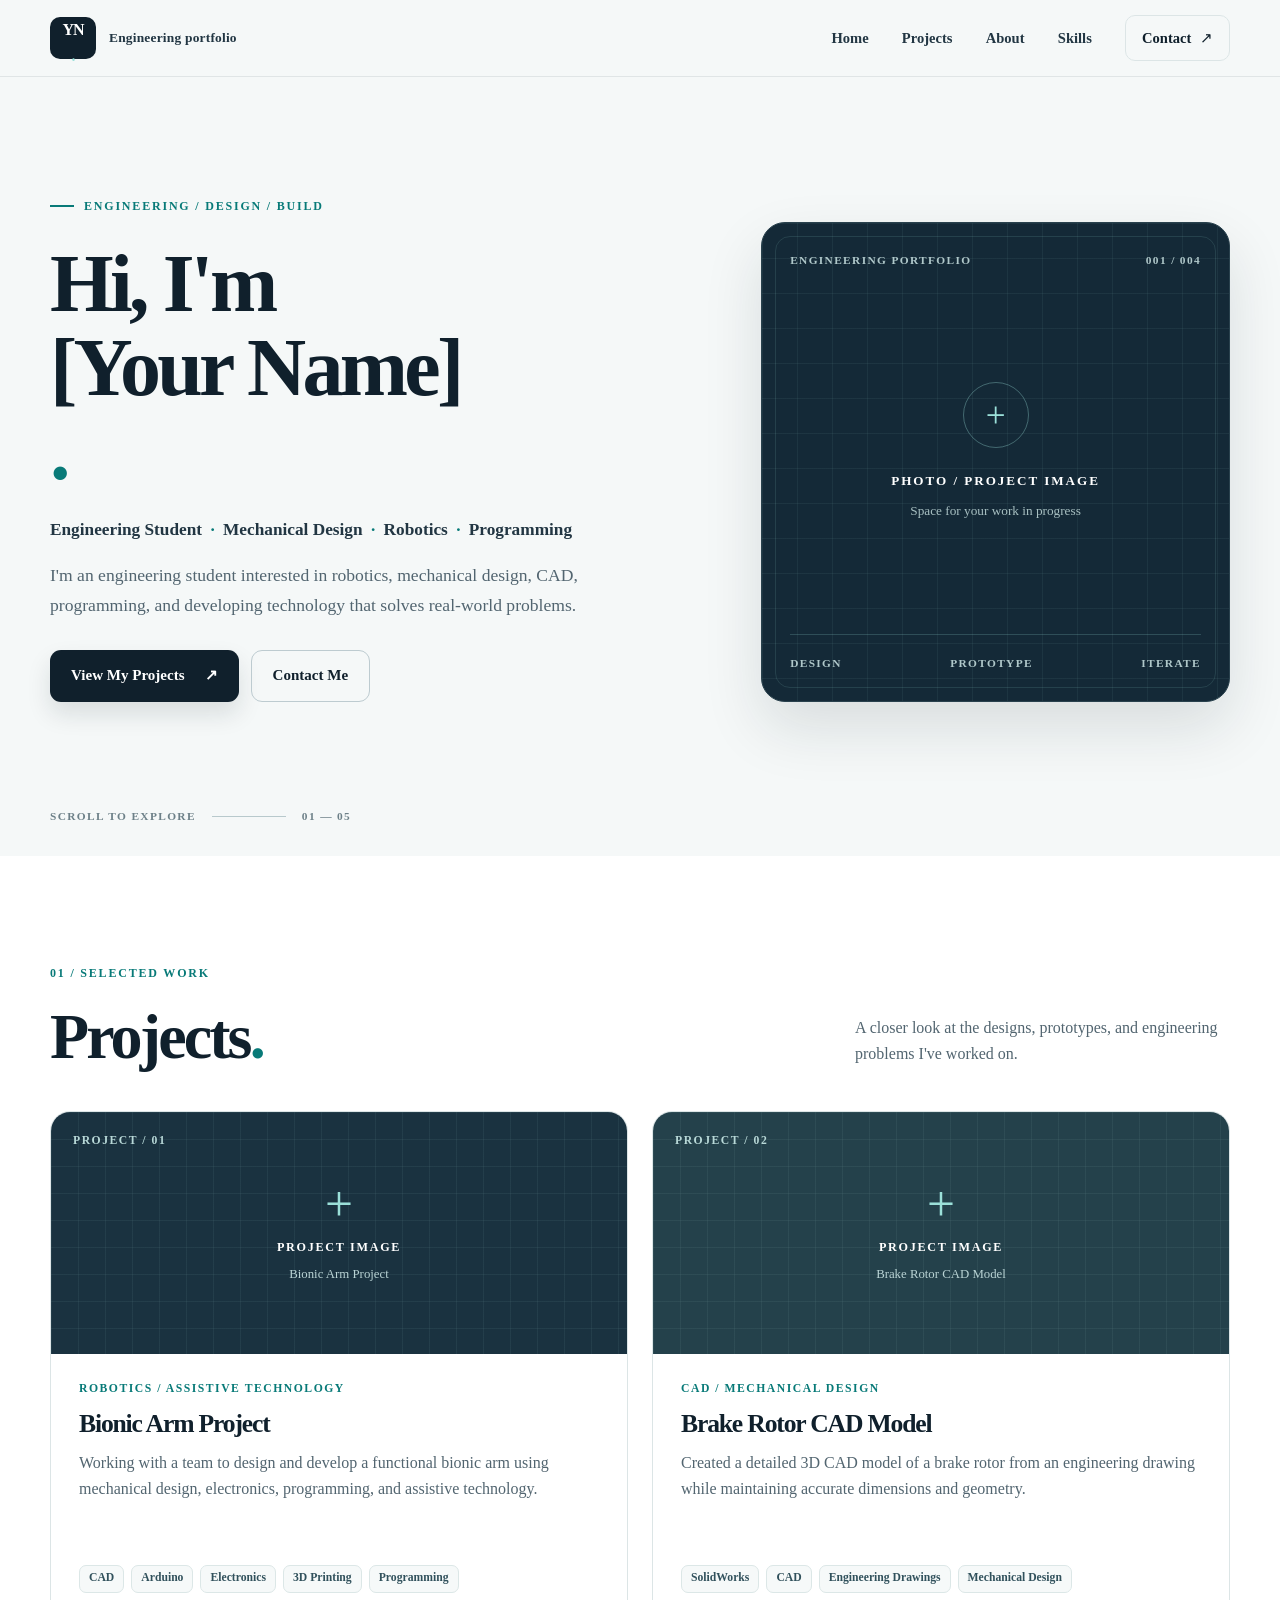
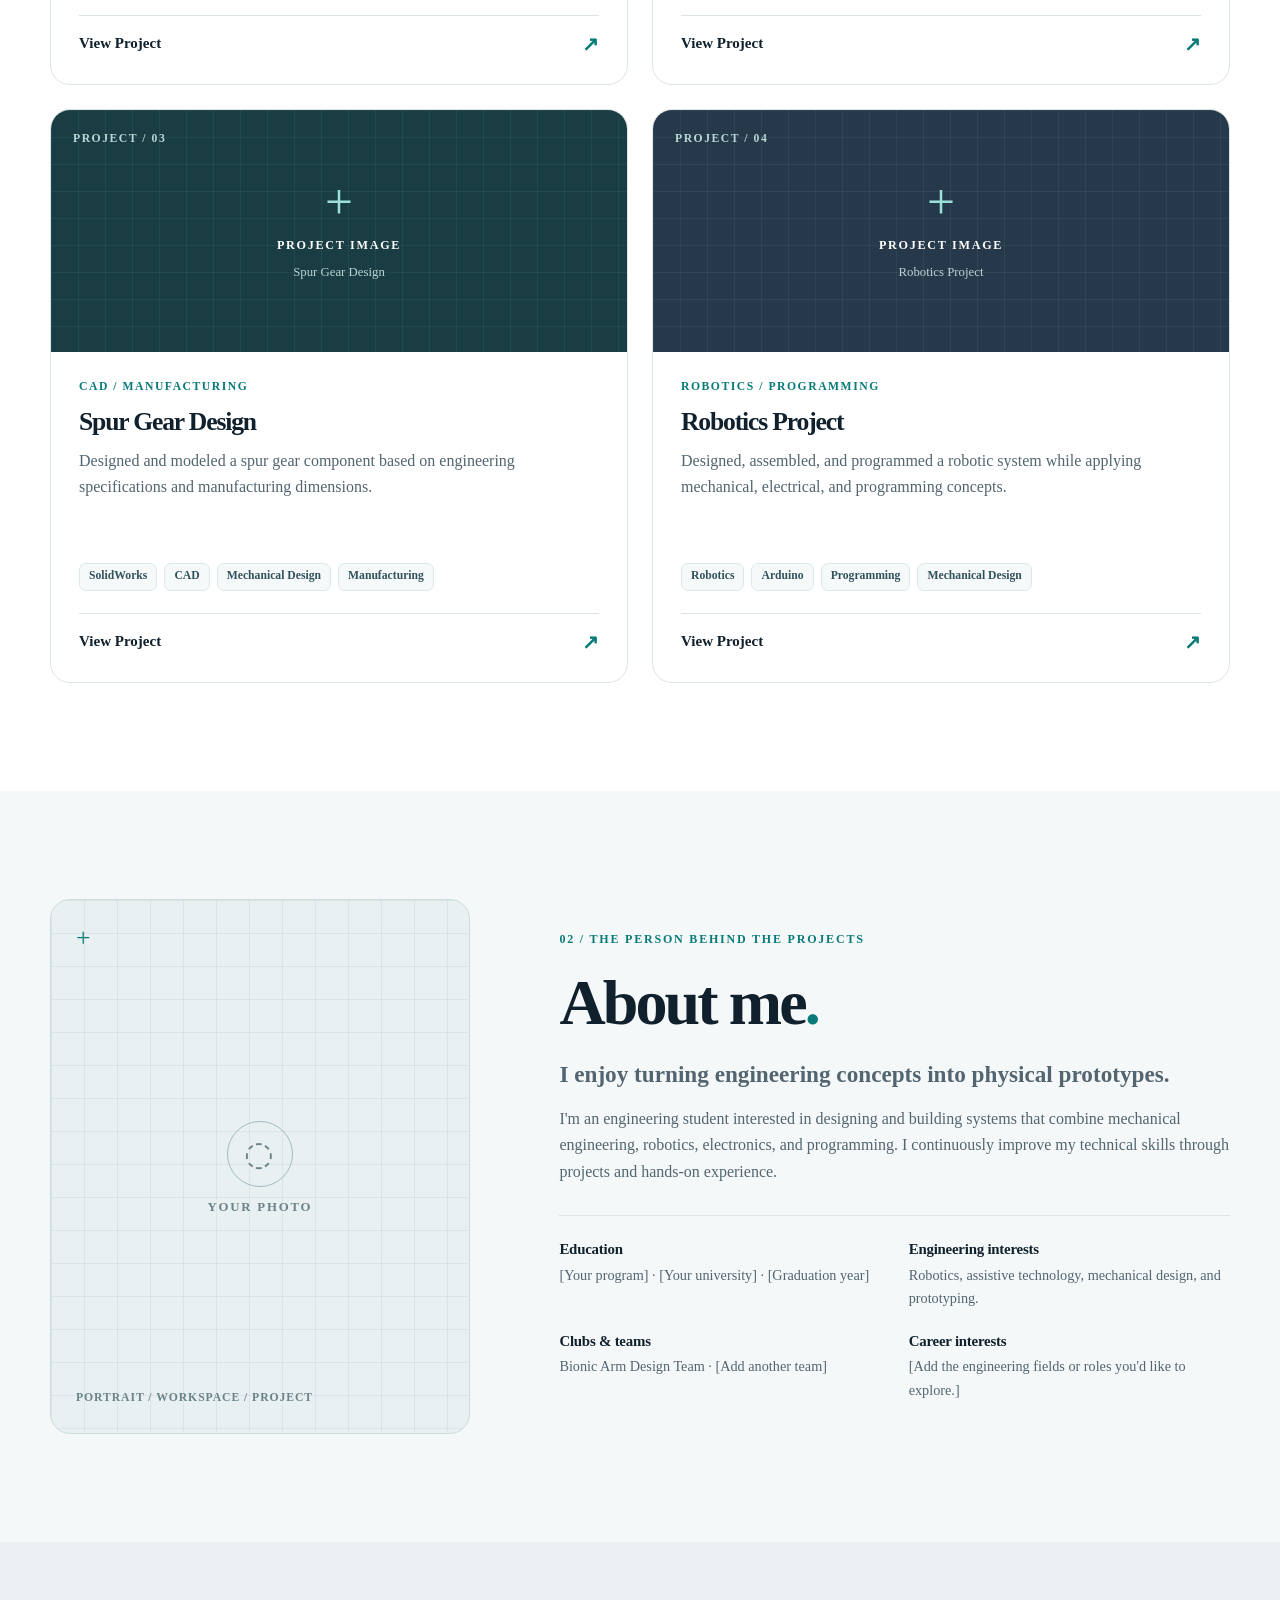
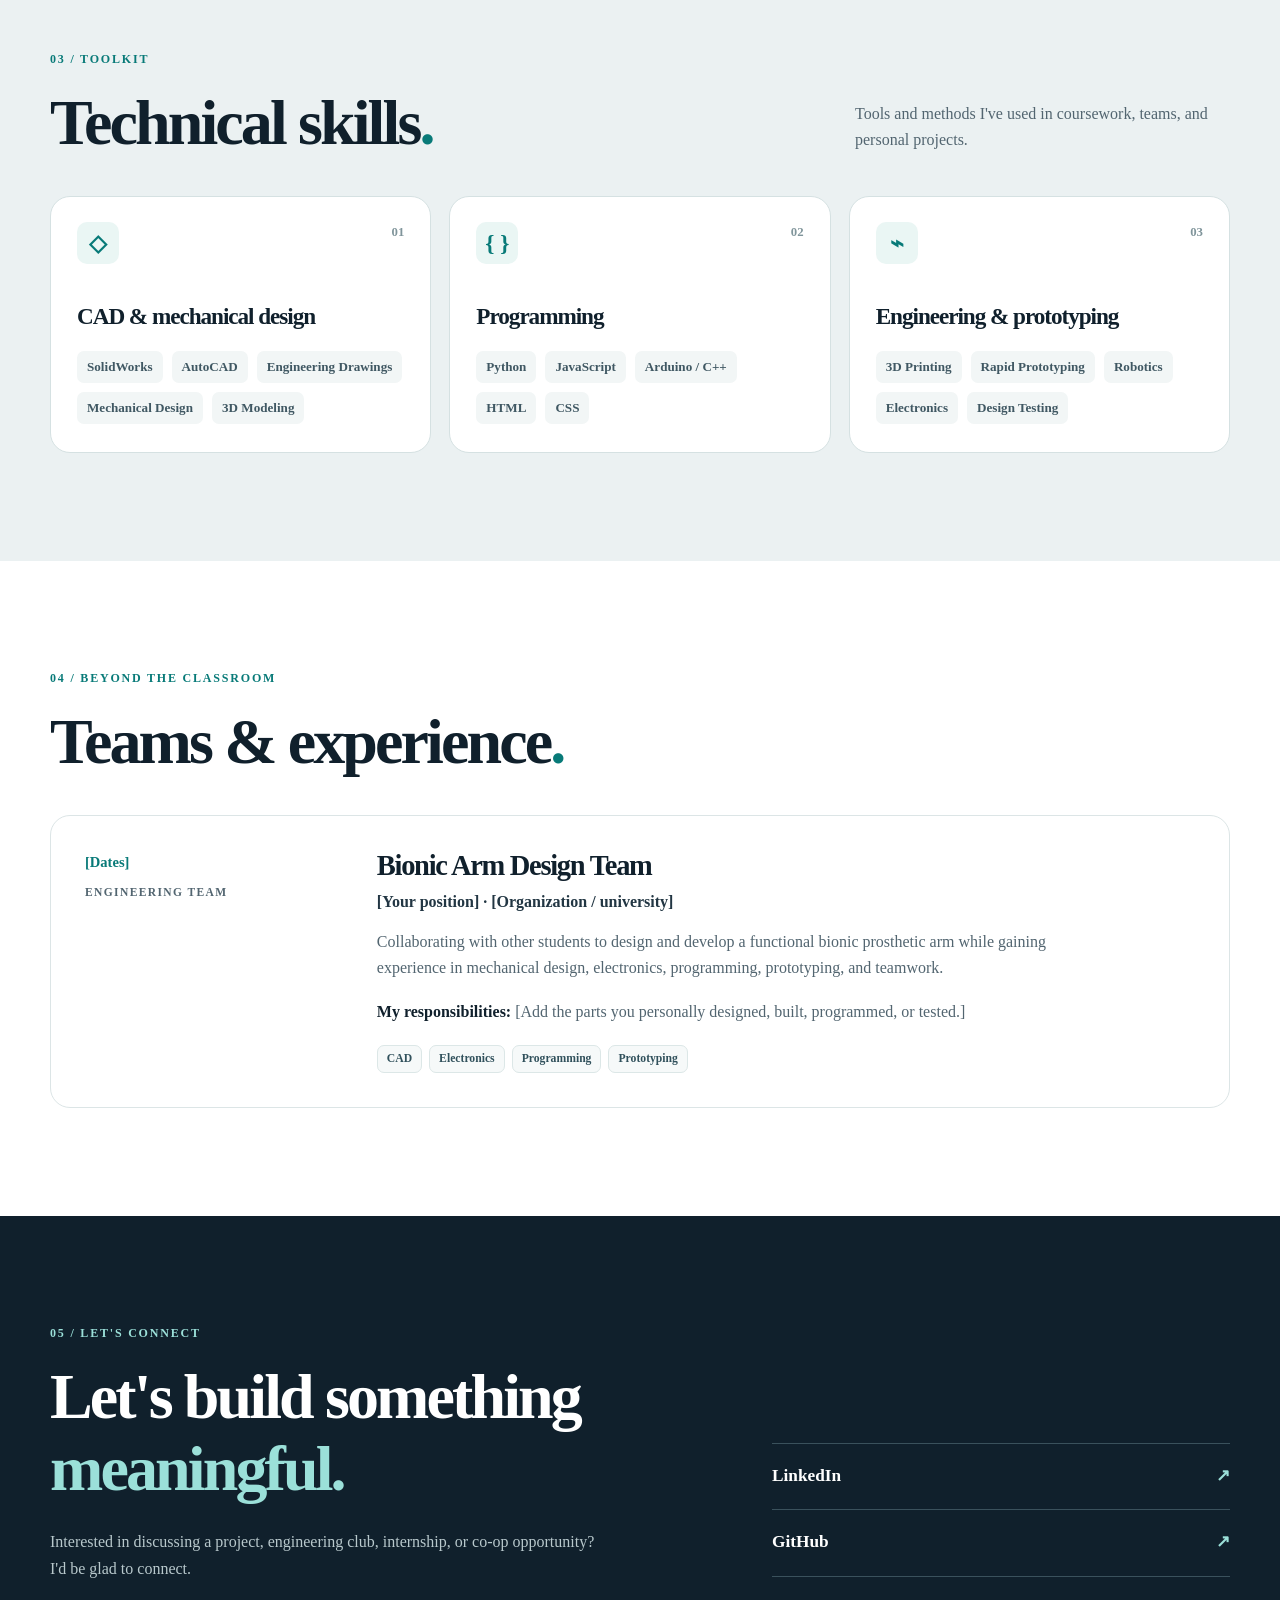
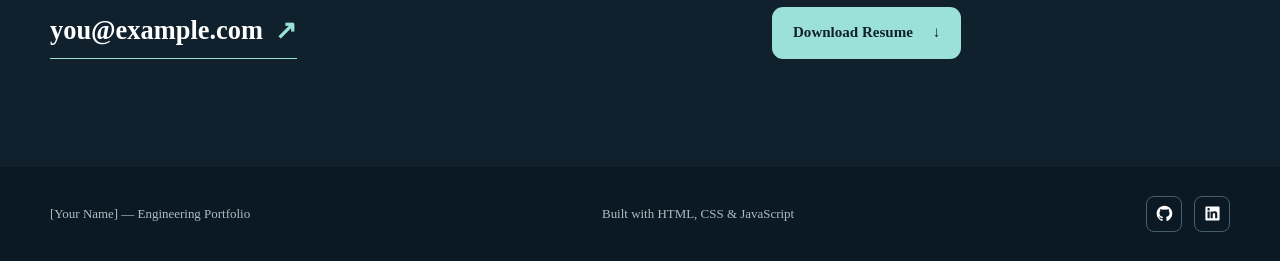
==== engineering-portfolio/index.html @ 32084042 "yes" ====
<!doctype html>
<html lang="en">
  <head>
    <meta charset="UTF-8" />
    <meta name="viewport" content="width=device-width, initial-scale=1" />
    <meta
      name="description"
      content="Engineering student portfolio featuring robotics, mechanical design, CAD, programming, and hands-on projects."
    />
    <meta name="theme-color" content="#10202c" />
    <title>[Your Name] | Engineering Portfolio</title>
    <link rel="icon" type="image/svg+xml" href="data:image/svg+xml,%3Csvg xmlns='http://www.w3.org/2000/svg' viewBox='0 0 64 64'%3E%3Crect width='64' height='64' rx='16' fill='%2310202c'/%3E%3Cpath d='M16 43V21l16 15 16-15v22' fill='none' stroke='%238bdfd7' stroke-width='5' stroke-linejoin='round'/%3E%3C/svg%3E" />
    <link rel="stylesheet" href="styles.css" />
    <script src="script.js" defer></script>
  </head>
  <body>
    <a class="skip-link" href="#main">Skip to content</a>

    <!-- Header / navigation -->
    <header class="site-header">
      <div class="container nav-shell">
        <!-- Replace YN with your initials, and the accessible label with your name. -->
        <a class="brand" href="#home" aria-label="[Your Name], home">
          <span class="brand-mark">YN<span>.</span></span>
          <span class="brand-label">Engineering portfolio</span>
        </a>

        <button
          class="menu-toggle"
          type="button"
          aria-label="Open navigation"
          aria-controls="primary-navigation"
          aria-expanded="false"
        >
          <span></span><span></span><span></span>
        </button>

        <nav class="primary-nav" id="primary-navigation" aria-label="Primary navigation">
          <a href="#home">Home</a>
          <a href="#projects">Projects</a>
          <a href="#about">About</a>
          <a href="#skills">Skills</a>
          <a class="nav-contact" href="#contact">Contact <span aria-hidden="true">↗</span></a>
        </nav>
      </div>
    </header>

    <main id="main">
      <!-- Home / hero -->
      <section class="hero section" id="home" aria-labelledby="hero-title">
        <div class="container hero-grid">
          <div class="hero-copy reveal">
            <p class="eyebrow"><span class="eyebrow-line"></span> ENGINEERING / DESIGN / BUILD</p>
            <h1 id="hero-title">Hi, I'm <span>[Your Name]</span><span class="hero-period">.</span></h1>
            <p class="hero-role">Engineering Student <span>·</span> Mechanical Design <span>·</span> Robotics <span>·</span> Programming</p>
            <p class="hero-description">
              I'm an engineering student interested in robotics, mechanical design, CAD,
              programming, and developing technology that solves real-world problems.
            </p>
            <div class="hero-actions">
              <a class="button button-primary" href="#projects">View My Projects <span aria-hidden="true">↗</span></a>
              <a class="button button-secondary" href="#contact">Contact Me</a>
            </div>
          </div>

          <!-- Replace this placeholder with a professional photo or project image later. -->
          <div class="hero-visual reveal" role="img" aria-label="Placeholder for a professional portrait or engineering project image">
            <div class="visual-top"><span>ENGINEERING PORTFOLIO</span><span>001 / 004</span></div>
            <div class="visual-center">
              <span class="visual-plus" aria-hidden="true">+</span>
              <strong>PHOTO / PROJECT IMAGE</strong>
              <span>Space for your work in progress</span>
            </div>
            <div class="visual-bottom"><span>DESIGN</span><span>PROTOTYPE</span><span>ITERATE</span></div>
          </div>
        </div>
        <div class="container hero-bottom"><span>SCROLL TO EXPLORE</span><span class="hero-rule"></span><span>01 — 05</span></div>
      </section>

      <!-- Projects: cards are generated from the beginner-friendly projects array in script.js. -->
      <section class="section projects-section" id="projects" aria-labelledby="projects-title">
        <div class="container">
          <div class="section-heading reveal">
            <div><p class="section-index">01 / SELECTED WORK</p><h2 id="projects-title">Projects<span class="accent-dot">.</span></h2></div>
            <p>A closer look at the designs, prototypes, and engineering problems I've worked on.</p>
          </div>
          <div class="project-grid" id="project-grid"></div>
          <noscript><p>Enable JavaScript to view the project cards and details.</p></noscript>
        </div>
      </section>

      <!-- About -->
      <section class="section about-section" id="about" aria-labelledby="about-title">
        <div class="container about-grid">
          <div class="about-photo reveal" role="img" aria-label="Placeholder for a professional photograph of [Your Name]">
            <span class="photo-corner" aria-hidden="true">+</span>
            <div><span class="photo-icon" aria-hidden="true">◌</span><span>YOUR PHOTO</span></div>
            <small>Portrait / workspace / project</small>
          </div>
          <div class="about-content reveal">
            <p class="section-index">02 / THE PERSON BEHIND THE PROJECTS</p>
            <h2 id="about-title">About me<span class="accent-dot">.</span></h2>
            <p class="about-lead">I enjoy turning engineering concepts into physical prototypes.</p>
            <p>
              I'm an engineering student interested in designing and building systems that combine
              mechanical engineering, robotics, electronics, and programming. I continuously
              improve my technical skills through projects and hands-on experience.
            </p>
            <div class="about-facts">
              <div><h3>Education</h3><p>[Your program] · [Your university] · [Graduation year]</p></div>
              <div><h3>Engineering interests</h3><p>Robotics, assistive technology, mechanical design, and prototyping.</p></div>
              <div><h3>Clubs & teams</h3><p>Bionic Arm Design Team · [Add another team]</p></div>
              <div><h3>Career interests</h3><p>[Add the engineering fields or roles you'd like to explore.]</p></div>
            </div>
          </div>
        </div>
      </section>

      <!-- Skills -->
      <section class="section skills-section" id="skills" aria-labelledby="skills-title">
        <div class="container">
          <div class="section-heading reveal">
            <div><p class="section-index">03 / TOOLKIT</p><h2 id="skills-title">Technical skills<span class="accent-dot">.</span></h2></div>
            <p>Tools and methods I've used in coursework, teams, and personal projects.</p>
          </div>
          <div class="skills-grid">
            <article class="skill-card reveal">
              <div class="skill-card-top"><span class="skill-symbol" aria-hidden="true">◇</span><span>01</span></div>
              <h3>CAD & mechanical design</h3>
              <ul class="skill-list"><li>SolidWorks</li><li>AutoCAD</li><li>Engineering Drawings</li><li>Mechanical Design</li><li>3D Modeling</li></ul>
            </article>
            <article class="skill-card reveal">
              <div class="skill-card-top"><span class="skill-symbol" aria-hidden="true">{ }</span><span>02</span></div>
              <h3>Programming</h3>
              <ul class="skill-list"><li>Python</li><li>JavaScript</li><li>Arduino / C++</li><li>HTML</li><li>CSS</li></ul>
            </article>
            <article class="skill-card reveal">
              <div class="skill-card-top"><span class="skill-symbol" aria-hidden="true">⌁</span><span>03</span></div>
              <h3>Engineering & prototyping</h3>
              <ul class="skill-list"><li>3D Printing</li><li>Rapid Prototyping</li><li>Robotics</li><li>Electronics</li><li>Design Testing</li></ul>
            </article>
          </div>
        </div>
      </section>

      <!-- Optional experience / clubs section: copy an entry to add another role. -->
      <section class="section experience-section" id="experience" aria-labelledby="experience-title">
        <div class="container">
          <div class="section-heading reveal">
            <div><p class="section-index">04 / BEYOND THE CLASSROOM</p><h2 id="experience-title">Teams & experience<span class="accent-dot">.</span></h2></div>
          </div>
          <article class="experience-card reveal">
            <div class="experience-meta"><span class="experience-year">[Dates]</span><span>ENGINEERING TEAM</span></div>
            <div class="experience-main">
              <h3>Bionic Arm Design Team</h3>
              <p class="experience-subtitle">[Your position] · [Organization / university]</p>
              <p>Collaborating with other students to design and develop a functional bionic prosthetic arm while gaining experience in mechanical design, electronics, programming, prototyping, and teamwork.</p>
              <p class="experience-note"><strong>My responsibilities:</strong> [Add the parts you personally designed, built, programmed, or tested.]</p>
              <div class="tags"><span>CAD</span><span>Electronics</span><span>Programming</span><span>Prototyping</span></div>
            </div>
          </article>
        </div>
      </section>

      <!-- Contact -->
      <section class="section contact-section" id="contact" aria-labelledby="contact-title">
        <div class="container contact-grid">
          <div class="reveal">
            <p class="section-index">05 / LET'S CONNECT</p>
            <h2 id="contact-title">Let's build something<br /><em>meaningful.</em></h2>
            <p>Interested in discussing a project, engineering club, internship, or co-op opportunity? I'd be glad to connect.</p>
            <a class="contact-email" href="mailto:you@example.com">you@example.com <span aria-hidden="true">↗</span></a>
          </div>
          <div class="contact-actions reveal">
            <!-- Replace the URLs and add resume.pdf to this folder before sharing. -->
            <a class="contact-row" href="https://www.linkedin.com/in/your-name/" target="_blank" rel="noopener noreferrer"><span>LinkedIn</span><span aria-hidden="true">↗</span></a>
            <a class="contact-row" href="https://github.com/your-username" target="_blank" rel="noopener noreferrer"><span>GitHub</span><span aria-hidden="true">↗</span></a>
            <a class="button button-light" href="resume.pdf" download="Your-Name-Resume.pdf">Download Resume <span aria-hidden="true">↓</span></a>
          </div>
        </div>
      </section>
    </main>

    <!-- Footer -->
    <footer class="site-footer">
      <div class="container footer-inner">
        <p>[Your Name] — Engineering Portfolio</p>
        <p>Built with HTML, CSS & JavaScript</p>
        <div class="footer-links">
          <a href="https://github.com/your-username" target="_blank" rel="noopener noreferrer" aria-label="GitHub profile">
            <svg viewBox="0 0 24 24" fill="currentColor" aria-hidden="true"><path d="M12 .9a11.1 11.1 0 0 0-3.5 21.63c.55.1.75-.24.75-.54v-2.13c-3.05.66-3.7-1.3-3.7-1.3-.5-1.27-1.22-1.61-1.22-1.61-.99-.68.08-.67.08-.67 1.1.08 1.68 1.13 1.68 1.13.98 1.67 2.57 1.19 3.2.91.1-.7.38-1.19.69-1.46-2.44-.28-5-1.22-5-5.44 0-1.2.43-2.18 1.13-2.95-.12-.28-.49-1.4.1-2.92 0 0 .93-.3 3.05 1.12a10.6 10.6 0 0 1 5.56 0c2.12-1.42 3.04-1.12 3.04-1.12.6 1.52.23 2.64.12 2.92.7.77 1.12 1.75 1.12 2.95 0 4.23-2.57 5.15-5.02 5.43.39.34.73 1.01.73 2.04v3.02c0 .3.2.65.76.54A11.1 11.1 0 0 0 12 .9Z"/></svg>
          </a>
          <a href="https://www.linkedin.com/in/your-name/" target="_blank" rel="noopener noreferrer" aria-label="LinkedIn profile">
            <svg viewBox="0 0 24 24" fill="currentColor" aria-hidden="true"><path d="M20.45 2H3.55C2.69 2 2 2.68 2 3.52v16.96c0 .84.69 1.52 1.55 1.52h16.9c.86 0 1.55-.68 1.55-1.52V3.52c0-.84-.69-1.52-1.55-1.52ZM8.02 18.75H4.99V9h3.03v9.75ZM6.5 7.67a1.75 1.75 0 1 1 0-3.5 1.75 1.75 0 0 1 0 3.5Zm12.25 11.08h-3.03v-4.74c0-1.13-.02-2.58-1.57-2.58-1.58 0-1.82 1.23-1.82 2.5v4.82H9.3V9h2.91v1.33h.04c.4-.76 1.4-1.56 2.87-1.56 3.07 0 3.63 2.02 3.63 4.64v5.34Z"/></svg>
          </a>
        </div>
      </div>
    </footer>

    <!-- Project detail panel, filled from the projects array in script.js. -->
    <dialog class="project-dialog" id="project-dialog" aria-labelledby="dialog-title">
      <div class="dialog-shell">
        <button class="dialog-close" id="dialog-close" type="button" aria-label="Close project details">×</button>
        <div id="dialog-content"></div>
      </div>
    </dialog>
  </body>
</html>
---- engineering-portfolio/styles.css ----
/* =========================================================
   THEME — change these variables to restyle the whole site.
   ========================================================= */
:root {
  --ink: #10202c;
  --ink-soft: #223643;
  --muted: #526570;
  --accent: #087a78;
  --accent-light: #9be0d9;
  --surface: #ffffff;
  --background: #f5f8f8;
  --line: #dce5e6;
  --radius: 20px;
  --shadow: 0 24px 64px rgba(16, 32, 44, 0.09);
  --content-width: 1180px;
}

/* Base and accessibility */
*, *::before, *::after { box-sizing: border-box; }
html { scroll-behavior: smooth; scroll-padding-top: 88px; }
body {
  margin: 0;
  background: var(--background);
  color: var(--ink);
  font: 400 1rem/1.65 Inter, ui-sans-serif, system-ui, -apple-system, BlinkMacSystemFont, "Segoe UI", sans-serif;
  -webkit-font-smoothing: antialiased;
}
body, button { font-family: inherit; }
button, a { -webkit-tap-highlight-color: transparent; }
a { color: inherit; text-decoration: none; }
button { cursor: pointer; }
img, svg, video { display: block; max-width: 100%; }
img, video { width: 100%; }
::selection { background: var(--accent-light); color: var(--ink); }
:focus-visible { outline: 3px solid var(--accent); outline-offset: 4px; }
.container { width: min(calc(100% - 48px), var(--content-width)); margin-inline: auto; }
.section { padding-block: 108px; scroll-margin-top: 78px; }
.skip-link { position: absolute; top: -80px; left: 16px; z-index: 200; padding: 10px 18px; background: white; border-radius: 8px; }
.skip-link:focus { top: 12px; }
h1, h2, h3, p { margin-top: 0; }
h1, h2, h3 { line-height: 1.12; letter-spacing: -0.045em; }
.accent-dot, .hero-period { color: var(--accent); }

/* Header */
.site-header {
  position: sticky;
  top: 0;
  z-index: 100;
  background: rgba(245, 248, 248, 0.94);
  border-bottom: 1px solid rgba(16, 32, 44, 0.09);
  backdrop-filter: blur(16px);
  -webkit-backdrop-filter: blur(16px);
}
.nav-shell { display: flex; align-items: center; justify-content: space-between; min-height: 76px; gap: 28px; }
.brand { display: inline-flex; align-items: center; gap: 13px; flex-shrink: 0; font-size: 0.84rem; font-weight: 650; letter-spacing: 0.015em; }
.brand-mark { display: grid; place-items: center; min-width: 46px; height: 42px; padding-inline: 8px; border-radius: 10px; background: var(--ink); color: white; font-size: 1rem; font-weight: 800; letter-spacing: -0.06em; }
.brand-mark span { color: var(--accent-light); }
.brand-label { color: var(--ink-soft); }
.primary-nav { display: flex; align-items: center; gap: clamp(15px, 2.6vw, 34px); }
.primary-nav a { color: var(--ink-soft); font-size: 0.91rem; font-weight: 580; transition: color 180ms ease; }
.primary-nav a:hover, .primary-nav a[aria-current="page"] { color: var(--accent); }
.primary-nav .nav-contact { padding: 10px 16px; border: 1px solid var(--line); border-radius: 10px; color: var(--ink); }
.nav-contact span { padding-left: 5px; }
.menu-toggle { display: none; }

/* Shared headings and buttons */
.eyebrow, .section-index {
  color: var(--accent);
  font-size: 0.75rem;
  font-weight: 800;
  letter-spacing: 0.15em;
  line-height: 1.5;
}
.eyebrow { display: flex; align-items: center; gap: 10px; margin-bottom: 27px; }
.eyebrow-line { width: 24px; height: 2px; background: var(--accent); }
.section-index { margin-bottom: 19px; }
.section-heading { display: flex; align-items: end; justify-content: space-between; gap: 32px; margin-bottom: 38px; }
.section-heading h2, .about-content h2, .contact-section h2 { margin-bottom: 0; font-size: clamp(2.6rem, 5vw, 4.35rem); font-weight: 760; }
.section-heading > p { max-width: 375px; margin: 0 0 5px; color: var(--muted); }
.button { display: inline-flex; align-items: center; justify-content: center; gap: 20px; min-height: 52px; padding: 12px 21px; border-radius: 11px; font-size: 0.94rem; font-weight: 700; line-height: 1.3; transition: transform 180ms ease, background 180ms ease, box-shadow 180ms ease; }
.button:hover { transform: translateY(-3px); }
.button-primary { background: var(--ink); color: white; box-shadow: 0 12px 24px rgba(16, 32, 44, 0.12); }
.button-primary:hover { background: var(--accent); box-shadow: 0 17px 30px rgba(8, 122, 120, 0.18); }
.button-secondary { border: 1px solid #bdcbd0; background: transparent; color: var(--ink); }
.button-secondary:hover { background: white; }

/* Hero */
.hero { padding-top: 85px; padding-bottom: 30px; overflow: hidden; }
.hero-grid { display: grid; grid-template-columns: minmax(0, 1.15fr) minmax(330px, 0.85fr); align-items: center; gap: clamp(40px, 6vw, 84px); }
.hero-copy { padding-block: 35px 60px; }
.hero h1 { max-width: 740px; margin-bottom: 22px; font-size: clamp(3.55rem, 6.4vw, 6.3rem); font-weight: 780; line-height: 1.025; }
.hero h1 > span:first-child { display: block; }
.hero-role { max-width: 590px; margin-bottom: 17px; color: var(--ink-soft); font-size: 1.08rem; font-weight: 650; line-height: 1.65; }
.hero-role span { padding-inline: 4px; color: var(--accent); }
.hero-description { max-width: 570px; margin-bottom: 29px; color: var(--muted); font-size: 1.1rem; line-height: 1.7; }
.hero-actions { display: flex; flex-wrap: wrap; gap: 12px; }
.hero-visual {
  position: relative;
  display: flex;
  flex-direction: column;
  justify-content: space-between;
  min-height: 480px;
  overflow: hidden;
  padding: 28px;
  border: 1px solid #29414d;
  border-radius: 24px;
  background-color: #142937;
  background-image: linear-gradient(rgba(155, 224, 217, 0.065) 1px, transparent 1px), linear-gradient(90deg, rgba(155, 224, 217, 0.065) 1px, transparent 1px);
  background-size: 35px 35px;
  color: white;
  box-shadow: 0 26px 60px rgba(16, 32, 44, 0.12);
}
.hero-visual::after { content: ""; position: absolute; inset: 13px; border: 1px solid rgba(155, 224, 217, 0.13); border-radius: 15px; pointer-events: none; }
.visual-top, .visual-bottom { display: flex; align-items: center; justify-content: space-between; gap: 12px; color: #b0c8ca; font-size: 0.71rem; font-weight: 700; letter-spacing: 0.12em; }
.visual-center { display: flex; flex-direction: column; align-items: center; justify-content: center; gap: 8px; text-align: center; }
.visual-plus { display: grid; place-items: center; width: 66px; height: 66px; margin-bottom: 14px; border: 1px solid rgba(155, 224, 217, 0.35); border-radius: 50%; color: var(--accent-light); font-size: 2.2rem; font-weight: 250; line-height: 1; }
.visual-center strong { font-size: 0.82rem; letter-spacing: 0.15em; }
.visual-center > span:last-child { color: #a8c0c2; font-size: 0.83rem; }
.visual-bottom { padding-top: 19px; border-top: 1px solid rgba(155, 224, 217, 0.2); }
.hero-bottom { display: flex; align-items: center; gap: 16px; margin-top: 45px; color: #6d8088; font-size: 0.71rem; font-weight: 750; letter-spacing: 0.12em; }
.hero-rule { width: 74px; height: 1px; background: #b8c9cc; }

/* Projects */
.projects-section { background: white; }
.project-grid { display: grid; grid-template-columns: repeat(2, minmax(0, 1fr)); gap: 24px; }
.project-card { min-width: 0; overflow: hidden; border: 1px solid var(--line); border-radius: var(--radius); background: var(--surface); transition: transform 220ms ease, box-shadow 220ms ease, border-color 220ms ease; }
.project-card:hover { transform: translateY(-6px); border-color: #bbcdcf; box-shadow: var(--shadow); }
.project-media, .dialog-cover { position: relative; display: flex; flex-direction: column; align-items: center; justify-content: center; gap: 7px; overflow: hidden; background-color: #1a3240; background-image: linear-gradient(rgba(174, 223, 218, 0.065) 1px, transparent 1px), linear-gradient(90deg, rgba(174, 223, 218, 0.065) 1px, transparent 1px); background-size: 27px 27px; color: white; }
.project-card:nth-child(2) .project-media { background-color: #24414b; }
.project-card:nth-child(3) .project-media { background-color: #193d42; }
.project-card:nth-child(4) .project-media { background-color: #26394a; }
.project-media { height: 242px; }
.project-media img, .dialog-cover img, .gallery-item img { width: 100%; height: 100%; object-fit: cover; }
.media-corner { position: absolute; top: 19px; left: 22px; font-size: 0.73rem; font-weight: 750; letter-spacing: 0.13em; color: #b8d8d7; }
.media-cross { color: var(--accent-light); font-size: 3.1rem; font-weight: 250; line-height: 1; }
.media-label { font-size: 0.76rem; font-weight: 750; letter-spacing: 0.14em; }
.media-subtitle { color: #b9d3d4; font-size: 0.8rem; }
.project-content { display: flex; flex-direction: column; min-height: 330px; padding: 25px 28px 28px; }
.project-category { margin-bottom: 12px; color: var(--accent); font-size: 0.73rem; font-weight: 800; letter-spacing: 0.13em; text-transform: uppercase; }
.project-content h3 { margin-bottom: 11px; font-size: 1.6rem; }
.project-content > p:not(.project-category) { margin-bottom: 20px; color: var(--muted); }
.tags { display: flex; flex-wrap: wrap; gap: 7px; }
.tags span { display: inline-flex; align-items: center; min-height: 28px; padding: 4px 9px; border: 1px solid #dce7e7; border-radius: 7px; background: #f6f9f9; color: #31515c; font-size: 0.73rem; font-weight: 650; line-height: 1.25; }
.project-content .tags { margin-top: auto; margin-bottom: 22px; }
.project-button { display: flex; align-items: center; justify-content: space-between; gap: 12px; width: 100%; padding: 16px 0 0; border: 0; border-top: 1px solid var(--line); background: none; color: var(--ink); font-size: 0.94rem; font-weight: 750; text-align: left; }
.project-button span { color: var(--accent); font-size: 1.25rem; transition: transform 180ms ease; }
.project-button:hover span { transform: translate(3px, -3px); }

/* About */
.about-grid { display: grid; grid-template-columns: minmax(280px, 0.77fr) minmax(0, 1.23fr); align-items: center; gap: clamp(45px, 7vw, 112px); }
.about-photo { display: flex; flex-direction: column; align-items: center; justify-content: space-between; min-height: 535px; padding: 25px; border: 1px solid #cbdcdd; border-radius: var(--radius); background-color: #e9f0f1; background-image: linear-gradient(rgba(46, 101, 108, 0.075) 1px, transparent 1px), linear-gradient(90deg, rgba(46, 101, 108, 0.075) 1px, transparent 1px); background-size: 33px 33px; color: #6a8289; }
.photo-corner { align-self: flex-start; color: var(--accent); font-size: 1.6rem; line-height: 1; }
.about-photo > div { display: flex; flex-direction: column; align-items: center; gap: 10px; font-size: 0.8rem; font-weight: 800; letter-spacing: 0.14em; }
.photo-icon { display: grid; place-items: center; width: 66px; height: 66px; border: 1px solid #9fbdc1; border-radius: 50%; font-size: 2.1rem; font-weight: 300; }
.about-photo small { align-self: flex-start; font-size: 0.73rem; font-weight: 650; letter-spacing: 0.08em; text-transform: uppercase; }
.about-content h2 { margin-bottom: 19px; }
.about-content > p:not(.section-index) { color: var(--muted); }
.about-content .about-lead { margin-bottom: 16px; color: var(--ink); font-size: 1.45rem; font-weight: 650; line-height: 1.4; }
.about-facts { display: grid; grid-template-columns: repeat(2, minmax(0, 1fr)); gap: 22px 28px; margin-top: 30px; padding-top: 25px; border-top: 1px solid var(--line); }
.about-facts h3 { margin-bottom: 6px; color: var(--ink); font-size: 0.93rem; letter-spacing: -0.015em; }
.about-facts p { margin-bottom: 0; color: var(--muted); font-size: 0.89rem; }

/* Skills and experience */
.skills-section { background: #ebf1f2; }
.skills-grid { display: grid; grid-template-columns: repeat(3, minmax(0, 1fr)); gap: 18px; }
.skill-card { padding: 25px 26px 28px; border: 1px solid #d5e1e2; border-radius: var(--radius); background: white; }
.skill-card-top { display: flex; justify-content: space-between; align-items: start; margin-bottom: 39px; color: #80959b; font-size: 0.8rem; font-weight: 700; }
.skill-symbol { display: grid; place-items: center; width: 42px; height: 42px; border-radius: 10px; background: #eaf6f4; color: var(--accent); font-size: 1.45rem; font-weight: 700; line-height: 1; }
.skill-card h3 { max-width: 260px; margin-bottom: 22px; font-size: 1.45rem; }
.skill-list { display: flex; flex-wrap: wrap; gap: 9px; margin: 0; padding: 0; list-style: none; }
.skill-list li { padding: 8px 10px; border-radius: 7px; background: #f2f6f6; color: #405863; font-size: 0.82rem; font-weight: 650; line-height: 1.2; }
.experience-section { background: white; }
.experience-card { display: grid; grid-template-columns: minmax(160px, 0.32fr) 1fr; gap: 30px; padding: 34px; border: 1px solid var(--line); border-radius: var(--radius); }
.experience-meta { display: flex; flex-direction: column; gap: 9px; color: var(--muted); font-size: 0.72rem; font-weight: 800; letter-spacing: 0.12em; }
.experience-year { color: var(--accent); font-size: 0.91rem; letter-spacing: 0; }
.experience-main h3 { margin-bottom: 7px; font-size: 1.78rem; }
.experience-main p { max-width: 700px; margin-bottom: 13px; color: var(--muted); }
.experience-main .experience-subtitle { color: var(--ink-soft); font-weight: 700; }
.experience-main .experience-note { margin-top: 17px; }
.experience-main .experience-note strong { color: var(--ink); }
.experience-main .tags { margin-top: 20px; }

/* Contact and footer */
.contact-section { background: var(--ink); color: white; }
.contact-grid { display: grid; grid-template-columns: minmax(0, 1.15fr) minmax(270px, 0.85fr); gap: clamp(45px, 8vw, 130px); align-items: end; }
.contact-section .section-index { color: var(--accent-light); }
.contact-section h2 { margin-bottom: 25px; }
.contact-section h2 em { color: var(--accent-light); font-style: normal; }
.contact-section p:not(.section-index) { max-width: 560px; margin-bottom: 27px; color: #b8c8cc; }
.contact-email { display: inline-flex; align-items: center; gap: 12px; padding-bottom: 5px; border-bottom: 1px solid var(--accent-light); color: white; font-size: clamp(1.15rem, 2.5vw, 1.65rem); font-weight: 700; overflow-wrap: anywhere; }
.contact-email span { color: var(--accent-light); }
.contact-actions { display: flex; flex-direction: column; }
.contact-row { display: flex; justify-content: space-between; align-items: center; min-height: 67px; border-bottom: 1px solid #3a515c; font-size: 1.08rem; font-weight: 650; transition: color 180ms ease; }
.contact-row:first-child { border-top: 1px solid #3a515c; }
.contact-row:hover { color: var(--accent-light); }
.contact-row > span:last-child { color: var(--accent-light); }
.button-light { align-self: flex-start; margin-top: 30px; background: var(--accent-light); color: var(--ink); }
.button-light:hover { background: white; }
.site-footer { background: #0a1923; color: #aebfc3; }
.footer-inner { display: flex; align-items: center; justify-content: space-between; gap: 22px; min-height: 94px; }
.footer-inner p { margin: 0; font-size: 0.81rem; }
.footer-links { display: flex; gap: 12px; }
.footer-links a { display: grid; place-items: center; width: 36px; height: 36px; border: 1px solid #46606b; border-radius: 8px; color: white; transition: color 180ms ease, border-color 180ms ease; }
.footer-links a:hover { color: var(--accent-light); border-color: var(--accent-light); }
.footer-links svg { width: 17px; height: 17px; }

/* Project detail dialog */
.project-dialog { width: min(1000px, calc(100% - 32px)); max-height: min(92dvh, 1100px); margin: auto; padding: 0; overflow: auto; border: 0; border-radius: var(--radius); background: white; color: var(--ink); box-shadow: 0 30px 100px rgba(0, 0, 0, 0.25); }
.project-dialog::backdrop { background: rgba(9, 25, 35, 0.7); backdrop-filter: blur(5px); }
.dialog-shell { position: relative; }
.dialog-close { position: sticky; top: 15px; z-index: 5; float: right; display: grid; place-items: center; width: 42px; height: 42px; margin: 15px 15px -57px 0; border: 1px solid #d7e4e5; border-radius: 50%; background: white; color: var(--ink); font-size: 1.6rem; line-height: 1; box-shadow: 0 6px 20px rgba(0, 0, 0, 0.12); }
.dialog-cover { min-height: 270px; height: clamp(270px, 32vw, 385px); }
.dialog-body { padding: clamp(25px, 5vw, 56px); }
.dialog-kicker { margin-bottom: 10px; color: var(--accent); font-size: 0.75rem; font-weight: 800; letter-spacing: 0.14em; text-transform: uppercase; }
.dialog-body h2 { margin-bottom: 16px; font-size: clamp(2.3rem, 5vw, 3.8rem); }
.dialog-intro { max-width: 760px; color: var(--muted); font-size: 1.08rem; }
.dialog-body > .tags { margin-top: 24px; }
.detail-grid { display: grid; grid-template-columns: repeat(2, minmax(0, 1fr)); gap: 26px 34px; margin-top: 40px; padding-top: 34px; border-top: 1px solid var(--line); }
.detail-item h3 { margin-bottom: 7px; font-size: 1.07rem; letter-spacing: -0.02em; }
.detail-item p { margin-bottom: 0; color: var(--muted); font-size: 0.94rem; }
.gallery-heading { margin: 42px 0 16px; font-size: 1.5rem; }
.project-gallery { display: grid; grid-template-columns: repeat(6, minmax(0, 1fr)); gap: 12px; }
.gallery-item { grid-column: span 3; display: flex; flex-direction: column; min-width: 0; min-height: 190px; overflow: hidden; border: 1px solid var(--line); border-radius: 13px; background: #ecf2f3; }
.gallery-item:nth-child(3) { grid-column: span 2; }
.gallery-item:nth-child(4) { grid-column: span 4; }
.gallery-item img, .gallery-item video { flex: 1; min-height: 150px; max-height: 310px; object-fit: cover; background: #dce8e9; }
.gallery-placeholder { display: flex; flex: 1; min-height: 150px; align-items: center; justify-content: center; background-image: linear-gradient(#e0e9ea 1px, transparent 1px), linear-gradient(90deg, #e0e9ea 1px, transparent 1px); background-size: 25px 25px; color: #799096; font-size: 2rem; }
.gallery-item > span:last-child { padding: 12px 14px; background: white; color: var(--ink-soft); font-size: 0.82rem; font-weight: 700; }
.repo-link, .repo-placeholder { display: inline-flex; gap: 9px; margin-top: 27px; color: var(--accent); font-size: 0.92rem; font-weight: 750; }
.repo-link:hover { text-decoration: underline; text-underline-offset: 4px; }
.repo-placeholder { color: var(--muted); font-weight: 500; }

/* Entrance animation: only hide after JavaScript has initialized. */
.js-enabled .reveal { opacity: 0; transform: translateY(20px); transition: opacity 550ms ease, transform 550ms ease; }
.js-enabled .reveal.is-visible { opacity: 1; transform: none; }

/* Tablet */
@media (max-width: 900px) {
  .section { padding-block: 82px; }
  .hero { padding-top: 65px; padding-bottom: 24px; }
  .hero-grid { grid-template-columns: 1.1fr 0.9fr; gap: 28px; }
  .hero h1 { font-size: clamp(3.2rem, 6.7vw, 5rem); }
  .hero-visual { min-height: 400px; padding: 20px; }
  .about-grid { gap: 35px; }
  .about-photo { min-height: 460px; }
  .skills-grid { gap: 12px; }
  .skill-card { padding: 22px 18px; }
  .skill-card h3 { font-size: 1.27rem; }
}

/* Mobile navigation and stacked layouts */
@media (max-width: 700px) {
  html { scroll-padding-top: 74px; }
  .container { width: min(calc(100% - 36px), var(--content-width)); }
  .nav-shell { min-height: 68px; }
  .brand-label { display: none; }
  .menu-toggle { display: flex; flex-direction: column; align-items: center; justify-content: center; gap: 5px; width: 44px; height: 44px; border: 1px solid var(--line); border-radius: 9px; background: white; }
  .menu-toggle span { display: block; width: 19px; height: 2px; border-radius: 2px; background: var(--ink); transition: transform 180ms ease, opacity 180ms ease; }
  .menu-toggle[aria-expanded="true"] span:first-child { transform: translateY(7px) rotate(45deg); }
  .menu-toggle[aria-expanded="true"] span:nth-child(2) { opacity: 0; }
  .menu-toggle[aria-expanded="true"] span:last-child { transform: translateY(-7px) rotate(-45deg); }
  .primary-nav { position: absolute; top: 68px; left: 0; right: 0; display: none; flex-direction: column; align-items: stretch; gap: 0; padding: 12px 18px 19px; border-bottom: 1px solid var(--line); background: var(--background); box-shadow: 0 20px 30px rgba(16, 32, 44, 0.08); }
  .primary-nav.is-open { display: flex; }
  .primary-nav a { padding: 11px 9px; font-size: 1rem; }
  .primary-nav .nav-contact { margin-top: 7px; padding: 11px 12px; }
  .hero-grid, .about-grid, .contact-grid { grid-template-columns: 1fr; }
  .hero { padding-top: 52px; }
  .hero-copy { padding: 0; }
  .hero h1 { max-width: 580px; font-size: clamp(3.25rem, 10vw, 5rem); }
  .hero-visual { min-height: 290px; }
  .hero-bottom { margin-top: 28px; }
  .section-heading { display: block; }
  .section-heading > p { margin-top: 16px; }
  .project-grid, .skills-grid { grid-template-columns: 1fr; }
  .project-content { min-height: 0; }
  .project-content .tags { margin-top: 3px; }
  .about-photo { min-height: 340px; max-width: 550px; }
  .skills-grid { gap: 14px; }
  .skill-card-top { margin-bottom: 24px; }
  .experience-card { grid-template-columns: 1fr; gap: 15px; padding: 25px; }
  .experience-meta { flex-direction: row; justify-content: space-between; flex-wrap: wrap; }
  .contact-grid { gap: 36px; }
  .contact-section h2 { font-size: clamp(2.5rem, 9vw, 4rem); }
  .footer-inner { flex-wrap: wrap; padding-block: 26px; }
  .footer-inner p:nth-child(2) { order: 3; width: 100%; }
}

@media (max-width: 480px) {
  .section { padding-block: 68px; }
  .hero { padding-top: 42px; padding-bottom: 24px; }
  .hero h1 { font-size: clamp(3rem, 12vw, 4rem); }
  .hero-role, .hero-description { font-size: 1rem; }
  .hero-actions .button { flex: 1 1 180px; }
  .hero-visual { min-height: 270px; padding: 19px; }
  .visual-bottom { font-size: 0.6rem; }
  .project-media { height: 205px; }
  .project-content { padding: 22px; }
  .about-facts, .detail-grid { grid-template-columns: 1fr; }
  .project-gallery { grid-template-columns: 1fr; }
  .gallery-item, .gallery-item:nth-child(3), .gallery-item:nth-child(4) { grid-column: auto; }
  .dialog-cover { min-height: 210px; height: 230px; }
  .gallery-item { min-height: 160px; }
}

/* Respect accessibility settings. */
@media (prefers-reduced-motion: reduce) {
  html { scroll-behavior: auto; }
  *, *::before, *::after { animation-duration: 0.01ms !important; transition-duration: 0.01ms !important; }
  .js-enabled .reveal { opacity: 1; transform: none; }
}
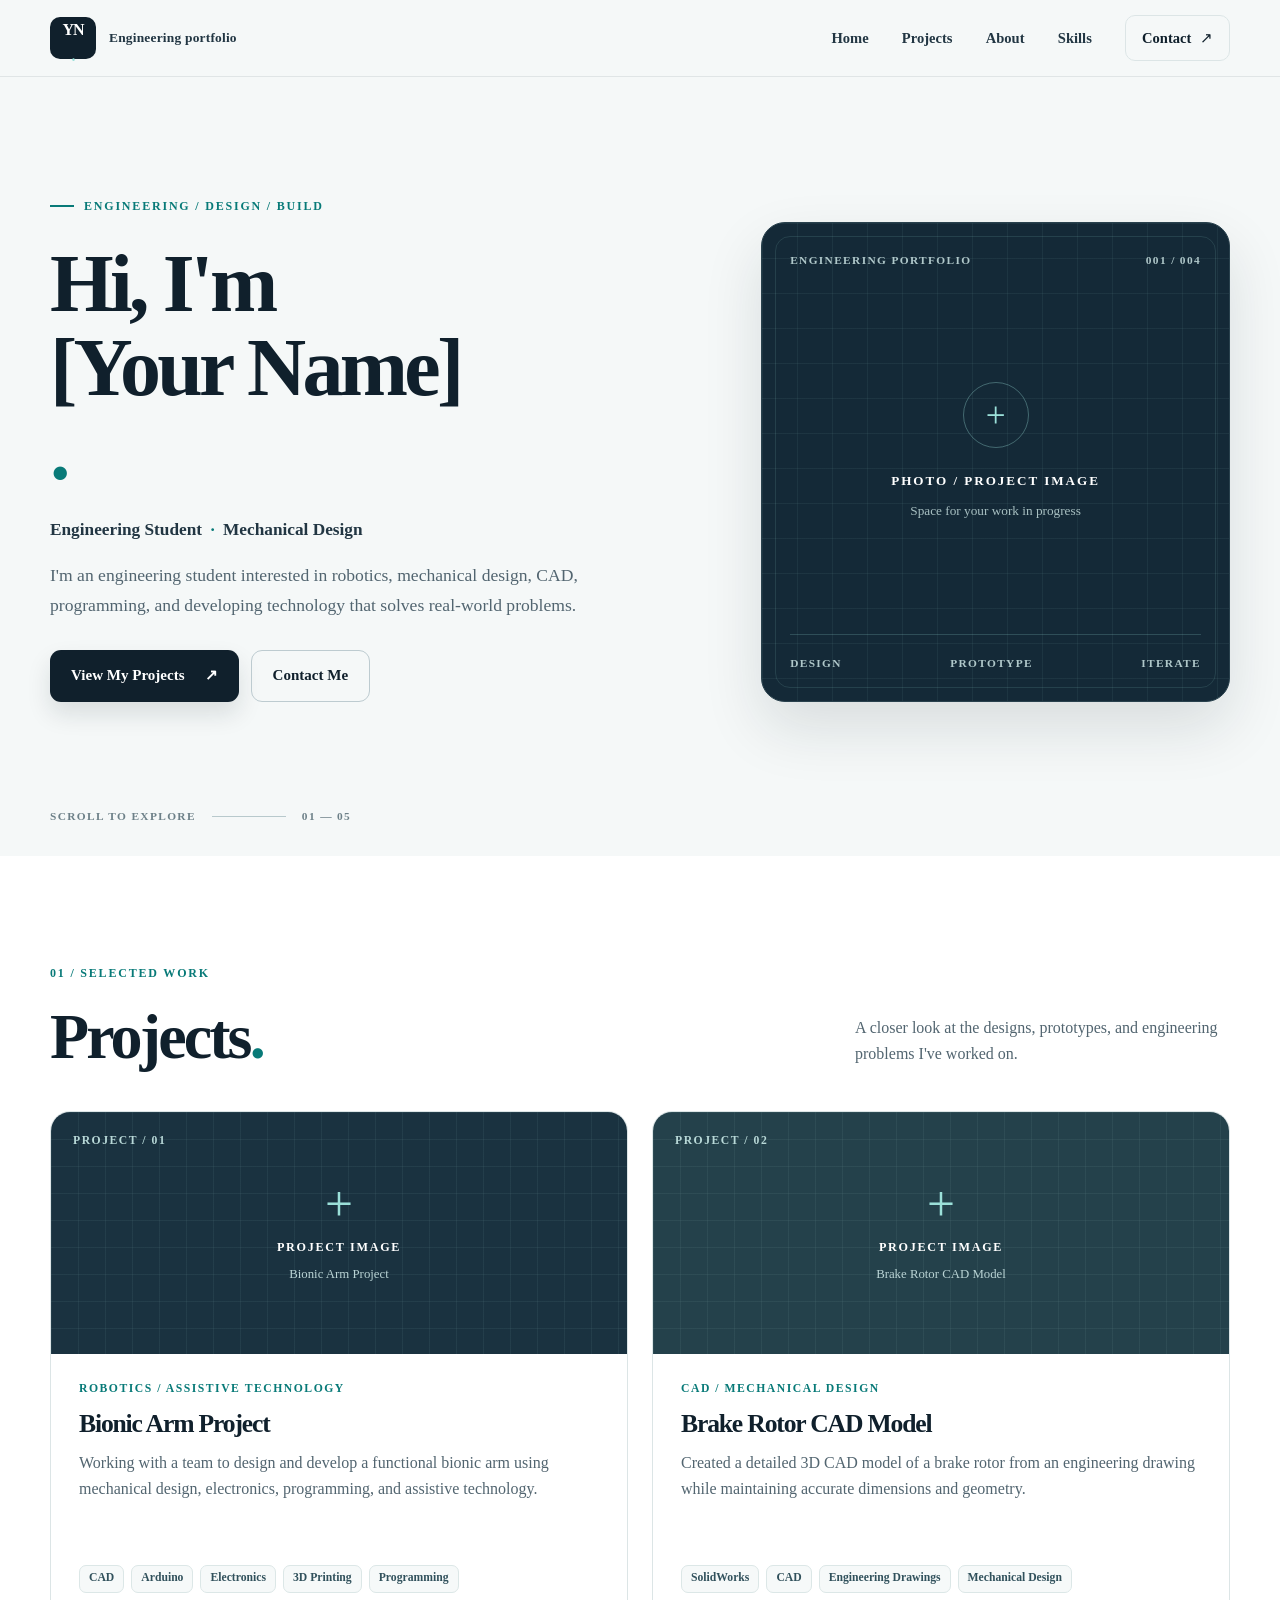
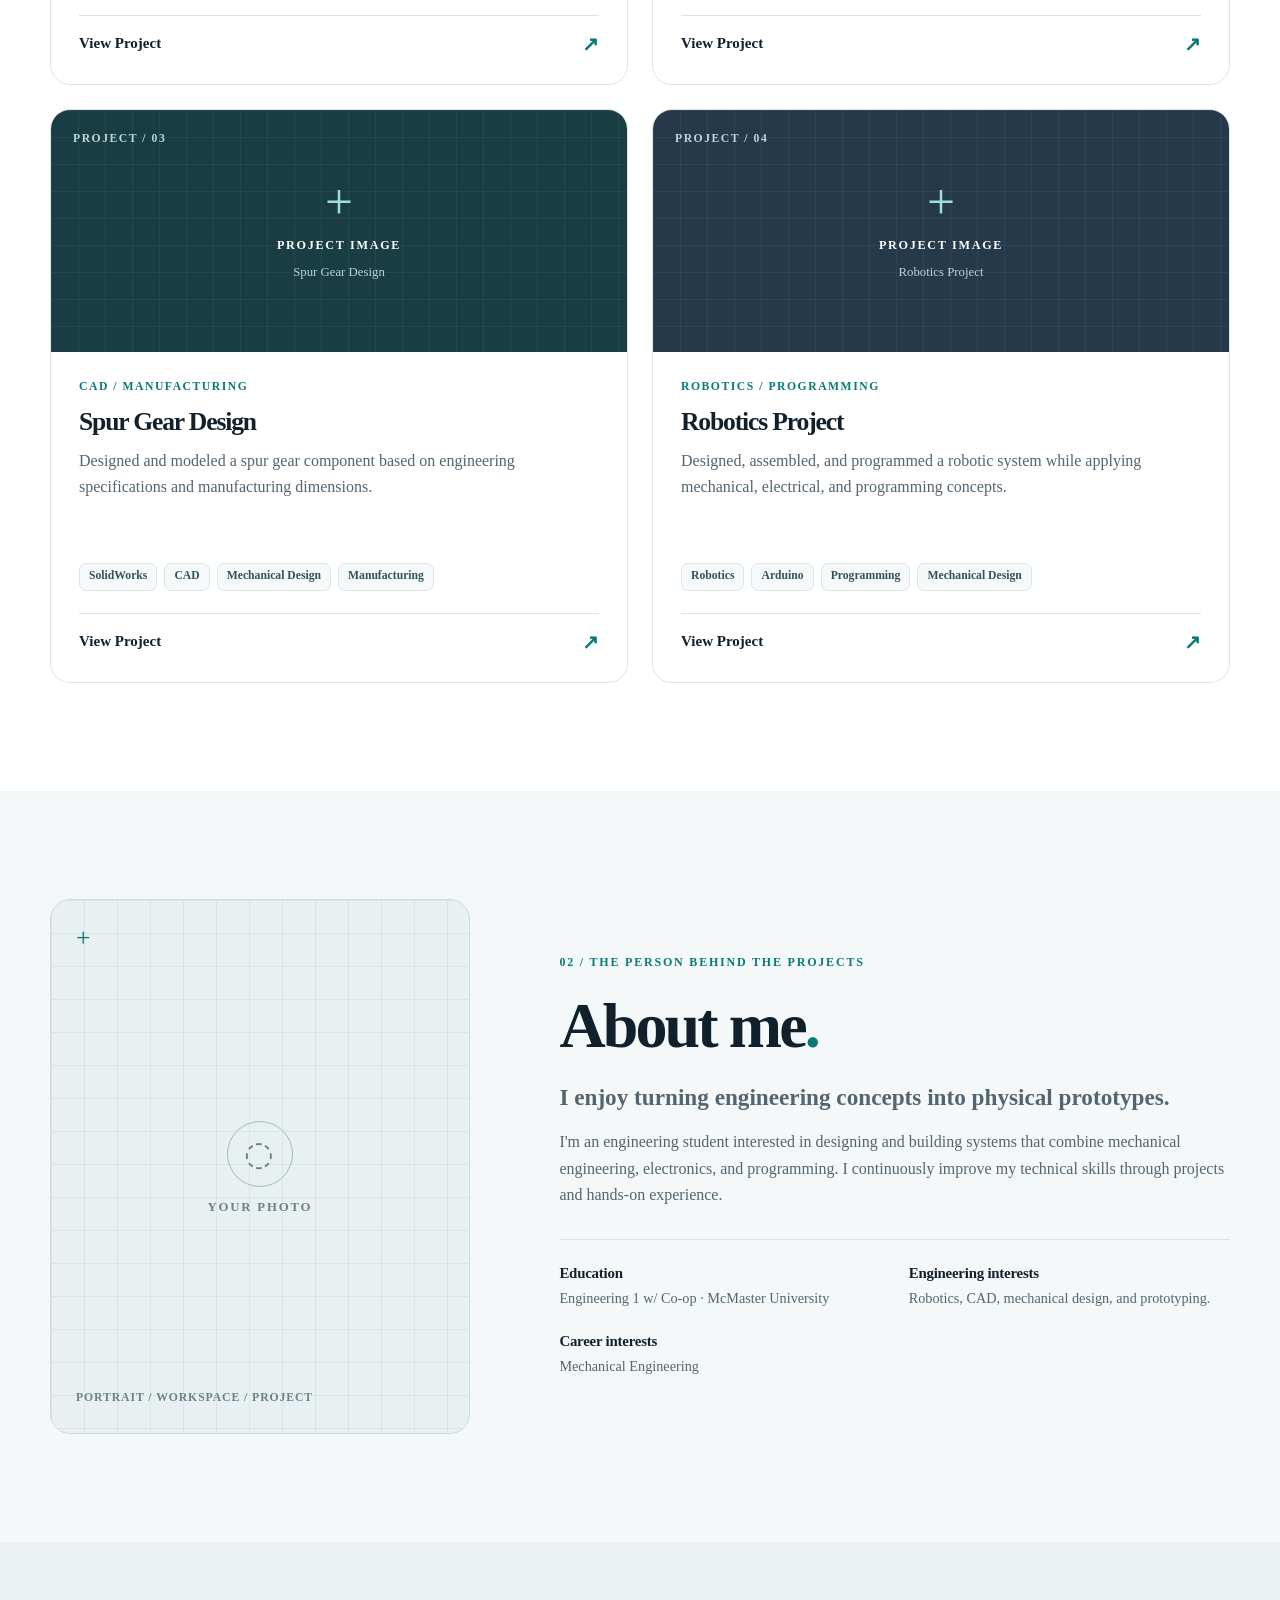
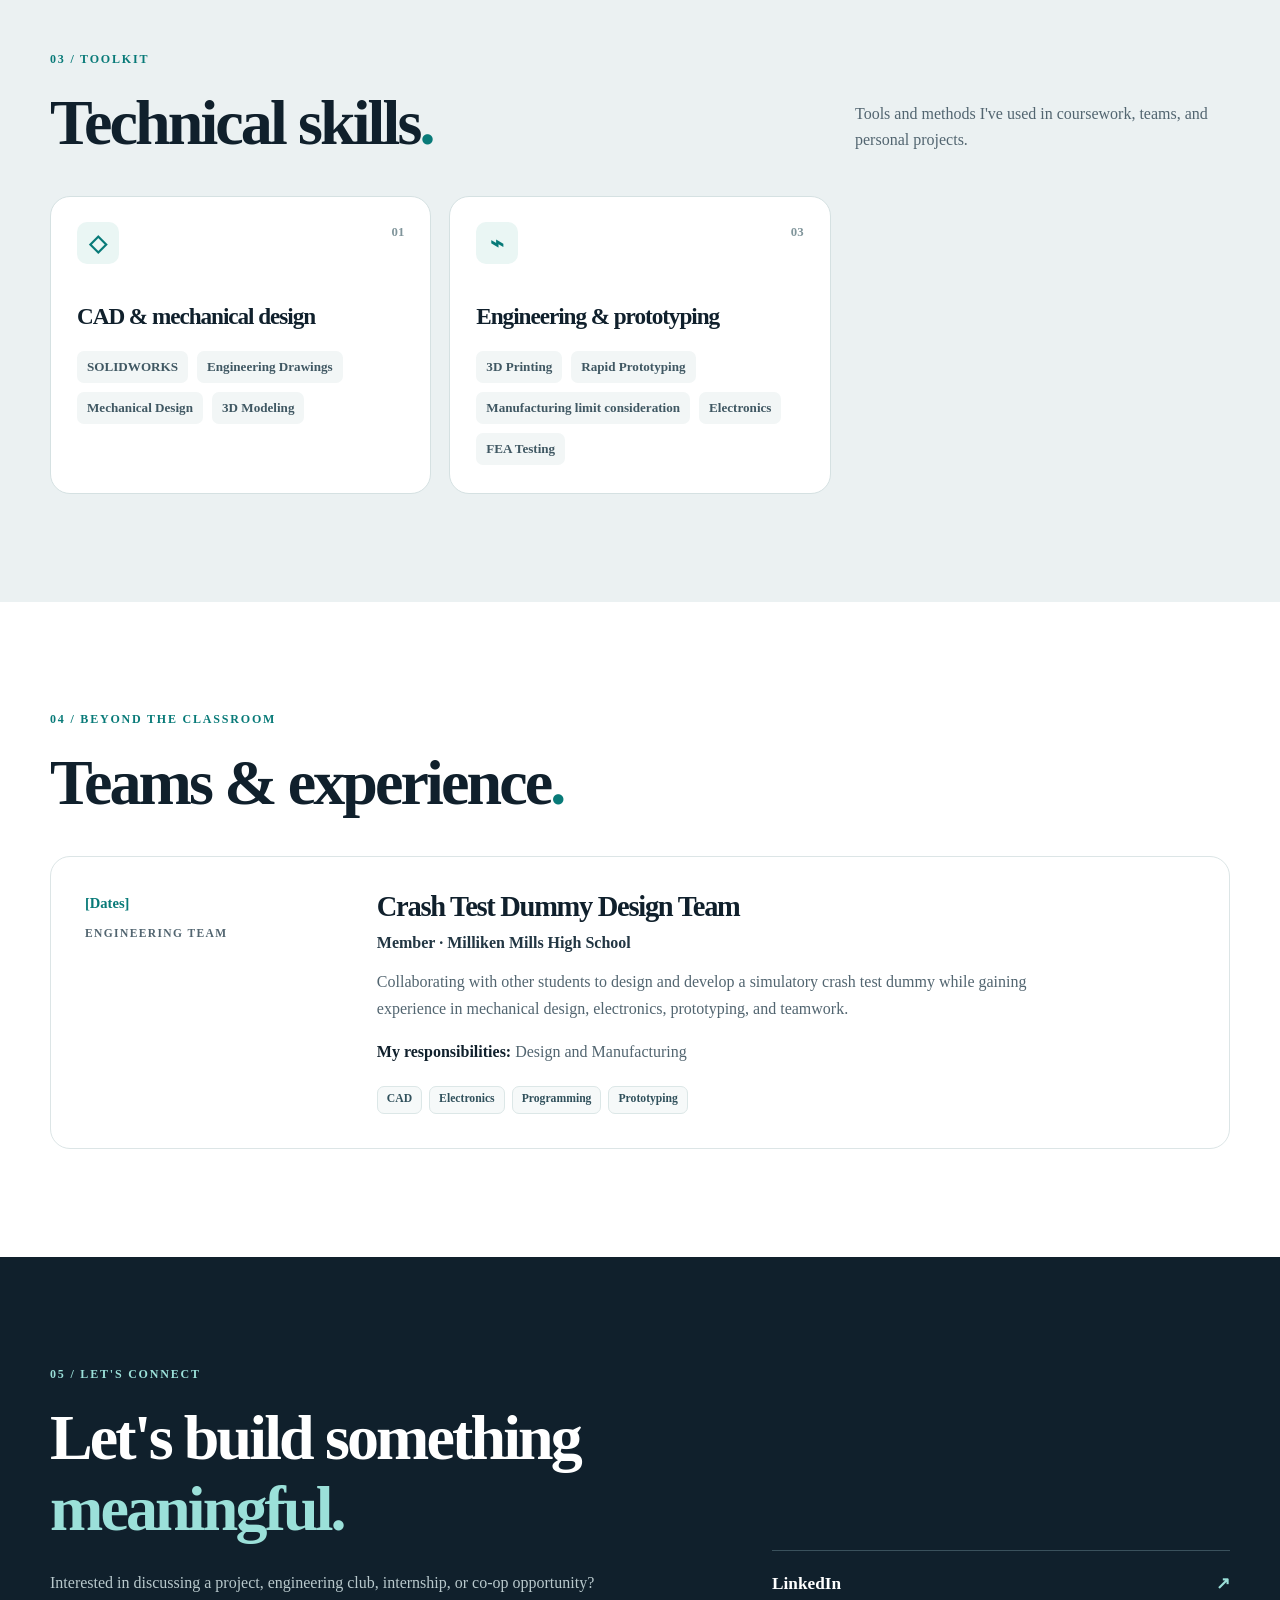
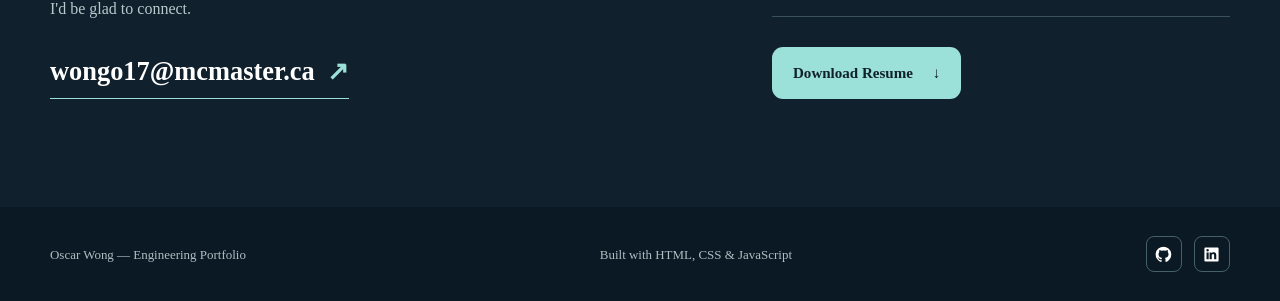
==== commit c7d70aca: "yes" ====
--- a/engineering-portfolio/index.html
+++ b/engineering-portfolio/index.html
@@ -8,7 +8,7 @@
       content="Engineering student portfolio featuring robotics, mechanical design, CAD, programming, and hands-on projects."
     />
     <meta name="theme-color" content="#10202c" />
-    <title>[Your Name] | Engineering Portfolio</title>
+    <title>Oscar Wong | Engineering Portfolio</title>
     <link rel="icon" type="image/svg+xml" href="data:image/svg+xml,%3Csvg xmlns='http://www.w3.org/2000/svg' viewBox='0 0 64 64'%3E%3Crect width='64' height='64' rx='16' fill='%2310202c'/%3E%3Cpath d='M16 43V21l16 15 16-15v22' fill='none' stroke='%238bdfd7' stroke-width='5' stroke-linejoin='round'/%3E%3C/svg%3E" />
     <link rel="stylesheet" href="styles.css" />
     <script src="script.js" defer></script>
@@ -52,7 +52,7 @@
           <div class="hero-copy reveal">
             <p class="eyebrow"><span class="eyebrow-line"></span> ENGINEERING / DESIGN / BUILD</p>
             <h1 id="hero-title">Hi, I'm <span>[Your Name]</span><span class="hero-period">.</span></h1>
-            <p class="hero-role">Engineering Student <span>·</span> Mechanical Design <span>·</span> Robotics <span>·</span> Programming</p>
+            <p class="hero-role">Engineering Student <span>·</span> Mechanical Design </p>
             <p class="hero-description">
               I'm an engineering student interested in robotics, mechanical design, CAD,
               programming, and developing technology that solves real-world problems.
@@ -103,14 +103,13 @@
             <p class="about-lead">I enjoy turning engineering concepts into physical prototypes.</p>
             <p>
               I'm an engineering student interested in designing and building systems that combine
-              mechanical engineering, robotics, electronics, and programming. I continuously
+              mechanical engineering, electronics, and programming. I continuously
               improve my technical skills through projects and hands-on experience.
             </p>
             <div class="about-facts">
-              <div><h3>Education</h3><p>[Your program] · [Your university] · [Graduation year]</p></div>
-              <div><h3>Engineering interests</h3><p>Robotics, assistive technology, mechanical design, and prototyping.</p></div>
-              <div><h3>Clubs & teams</h3><p>Bionic Arm Design Team · [Add another team]</p></div>
-              <div><h3>Career interests</h3><p>[Add the engineering fields or roles you'd like to explore.]</p></div>
+              <div><h3>Education</h3><p>Engineering 1 w/ Co-op · McMaster University </p></div>
+              <div><h3>Engineering interests</h3><p>Robotics, CAD, mechanical design, and prototyping.</p></div>
+              <div><h3>Career interests</h3><p>Mechanical Engineering</p></div>
             </div>
           </div>
         </div>
@@ -127,17 +126,12 @@
             <article class="skill-card reveal">
               <div class="skill-card-top"><span class="skill-symbol" aria-hidden="true">◇</span><span>01</span></div>
               <h3>CAD & mechanical design</h3>
-              <ul class="skill-list"><li>SolidWorks</li><li>AutoCAD</li><li>Engineering Drawings</li><li>Mechanical Design</li><li>3D Modeling</li></ul>
-            </article>
-            <article class="skill-card reveal">
-              <div class="skill-card-top"><span class="skill-symbol" aria-hidden="true">{ }</span><span>02</span></div>
-              <h3>Programming</h3>
-              <ul class="skill-list"><li>Python</li><li>JavaScript</li><li>Arduino / C++</li><li>HTML</li><li>CSS</li></ul>
+              <ul class="skill-list"><li>SOLIDWORKS</li><li>Engineering Drawings</li><li>Mechanical Design</li><li>3D Modeling</li></ul>
             </article>
             <article class="skill-card reveal">
               <div class="skill-card-top"><span class="skill-symbol" aria-hidden="true">⌁</span><span>03</span></div>
               <h3>Engineering & prototyping</h3>
-              <ul class="skill-list"><li>3D Printing</li><li>Rapid Prototyping</li><li>Robotics</li><li>Electronics</li><li>Design Testing</li></ul>
+              <ul class="skill-list"><li>3D Printing</li><li>Rapid Prototyping</li><li>Manufacturing limit consideration</li><li>Electronics</li><li>FEA Testing</li></ul>
             </article>
           </div>
         </div>
@@ -152,10 +146,10 @@
           <article class="experience-card reveal">
             <div class="experience-meta"><span class="experience-year">[Dates]</span><span>ENGINEERING TEAM</span></div>
             <div class="experience-main">
-              <h3>Bionic Arm Design Team</h3>
-              <p class="experience-subtitle">[Your position] · [Organization / university]</p>
-              <p>Collaborating with other students to design and develop a functional bionic prosthetic arm while gaining experience in mechanical design, electronics, programming, prototyping, and teamwork.</p>
-              <p class="experience-note"><strong>My responsibilities:</strong> [Add the parts you personally designed, built, programmed, or tested.]</p>
+              <h3>Crash Test Dummy Design Team</h3>
+              <p class="experience-subtitle">Member · Milliken Mills High School</p>
+              <p>Collaborating with other students to design and develop a simulatory crash test dummy while gaining experience in mechanical design, electronics, prototyping, and teamwork.</p>
+              <p class="experience-note"><strong>My responsibilities:</strong> Design and Manufacturing </p>
               <div class="tags"><span>CAD</span><span>Electronics</span><span>Programming</span><span>Prototyping</span></div>
             </div>
           </article>
@@ -169,12 +163,11 @@
             <p class="section-index">05 / LET'S CONNECT</p>
             <h2 id="contact-title">Let's build something<br /><em>meaningful.</em></h2>
             <p>Interested in discussing a project, engineering club, internship, or co-op opportunity? I'd be glad to connect.</p>
-            <a class="contact-email" href="mailto:you@example.com">you@example.com <span aria-hidden="true">↗</span></a>
+            <a class="contact-email" href="mailto:you@example.com">wongo17@mcmaster.ca <span aria-hidden="true">↗</span></a>
           </div>
           <div class="contact-actions reveal">
             <!-- Replace the URLs and add resume.pdf to this folder before sharing. -->
-            <a class="contact-row" href="https://www.linkedin.com/in/your-name/" target="_blank" rel="noopener noreferrer"><span>LinkedIn</span><span aria-hidden="true">↗</span></a>
-            <a class="contact-row" href="https://github.com/your-username" target="_blank" rel="noopener noreferrer"><span>GitHub</span><span aria-hidden="true">↗</span></a>
+            <a class="contact-row" href="https://www.linkedin.com/in/oscar-wong-337994434/" target="_blank" rel="noopener noreferrer"><span>LinkedIn</span><span aria-hidden="true">↗</span></a>
             <a class="button button-light" href="resume.pdf" download="Your-Name-Resume.pdf">Download Resume <span aria-hidden="true">↓</span></a>
           </div>
         </div>
@@ -184,7 +177,7 @@
     <!-- Footer -->
     <footer class="site-footer">
       <div class="container footer-inner">
-        <p>[Your Name] — Engineering Portfolio</p>
+        <p>Oscar Wong — Engineering Portfolio</p>
         <p>Built with HTML, CSS & JavaScript</p>
         <div class="footer-links">
           <a href="https://github.com/your-username" target="_blank" rel="noopener noreferrer" aria-label="GitHub profile">
